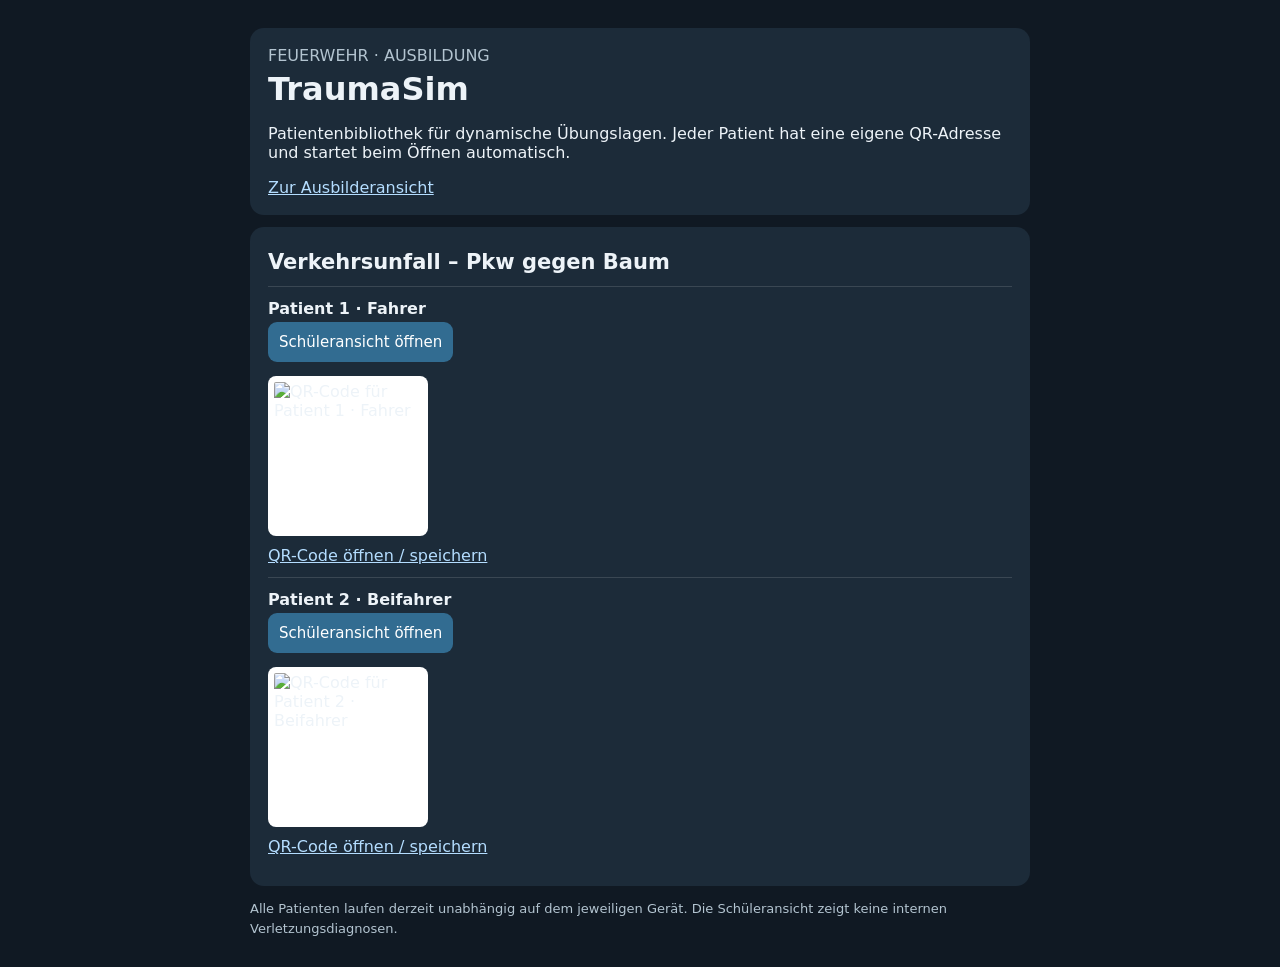
==== index.html @ 131441cd "Replace single patient page with multi-patient QR library" ====
<!doctype html><html lang="de"><head><meta charset="utf-8"><meta name="viewport" content="width=device-width,initial-scale=1"><title>TraumaSim · Patientenbibliothek</title><link rel="stylesheet" href="style.css"></head><body><main><div class="panel"><div class="muted">FEUERWEHR · AUSBILDUNG</div><h1>TraumaSim</h1><p>Patientenbibliothek für dynamische Übungslagen. Jeder Patient hat eine eigene QR-Adresse und startet beim Öffnen automatisch.</p><a href="trainer.html">Zur Ausbilderansicht</a></div><div id="cases"></div><p class="muted small">Alle Patienten laufen derzeit unabhängig auf dem jeweiligen Gerät. Die Schüleransicht zeigt keine internen Verletzungsdiagnosen.</p></main><script src="patients.js"></script><script>
const root=document.getElementById('cases');for(const scenario of window.TRAUMA_CASES){const box=document.createElement('section');box.className='panel';const h=document.createElement('h2');h.textContent=scenario.title;box.appendChild(h);for(const p of scenario.patients){const wrap=document.createElement('div');wrap.style='padding:12px 0;border-top:1px solid #ffffff22';const title=document.createElement('strong');title.textContent=p.name;wrap.appendChild(title);const link=document.createElement('a');link.className='action';link.textContent='Schüleransicht öffnen';link.href='patient.html?case='+encodeURIComponent(scenario.id)+'&patient='+encodeURIComponent(p.id);wrap.appendChild(document.createElement('br'));wrap.appendChild(link);const full=new URL(link.href,location.href).href;const img=document.createElement('img');img.alt='QR-Code für '+p.name;img.width=160;img.height=160;img.style='display:block;margin:10px 0;background:white;padding:6px;border-radius:8px';img.src='https://api.qrserver.com/v1/create-qr-code/?size=240x240&data='+encodeURIComponent(full);wrap.appendChild(img);const q=document.createElement('a');q.href=img.src;q.target='_blank';q.rel='noopener';q.textContent='QR-Code öffnen / speichern';wrap.appendChild(q);box.appendChild(wrap)}root.appendChild(box)}
</script></body></html>
---- style.css ----
:root{color-scheme:dark}*{box-sizing:border-box}body{margin:0;padding:16px;background:#101923;color:#edf3f8;font:16px system-ui,sans-serif}main{max-width:780px;margin:auto}.panel{background:#1c2b39;border-radius:14px;padding:18px;margin:12px 0}.muted{color:#b3c4d0}.small{font-size:13px;line-height:1.5}h1{margin:5px 0 12px}h2{margin:5px 0 12px;font-size:21px}.grid{display:grid;grid-template-columns:repeat(2,minmax(0,1fr));gap:10px}.metric{background:#101d29;border-radius:10px;padding:13px}.metric strong{display:block;font-size:28px;margin:5px 0}.triage{border:2px solid #e6ad45;border-radius:12px;padding:15px}.triage.yellow{border-color:#f2bd4d;background:#40351a}.triage.red{border-color:#f47777;background:#451e26}.triage.green{border-color:#67c99c;background:#183b2c}.triage strong{font-size:24px;display:block}.condition{margin-top:12px;padding-top:10px;border-top:1px solid #ffffff44;font-weight:600}button,select,a.action{display:inline-block;background:#326c91;color:white;border:0;border-radius:9px;padding:11px;margin:4px 4px 4px 0;font-size:15px;text-decoration:none}button:disabled{opacity:.5}label{display:block;margin:14px 0}input[type=range]{width:100%}.clock{font-size:32px;font-variant-numeric:tabular-nums}blockquote{border-left:3px solid #69b7e4;margin:12px 0;padding:10px 14px;background:#122330}details summary{cursor:pointer;font-weight:700}a{color:#b4ddff}.hidden{display:none!important}.warning{color:#ffcd83}
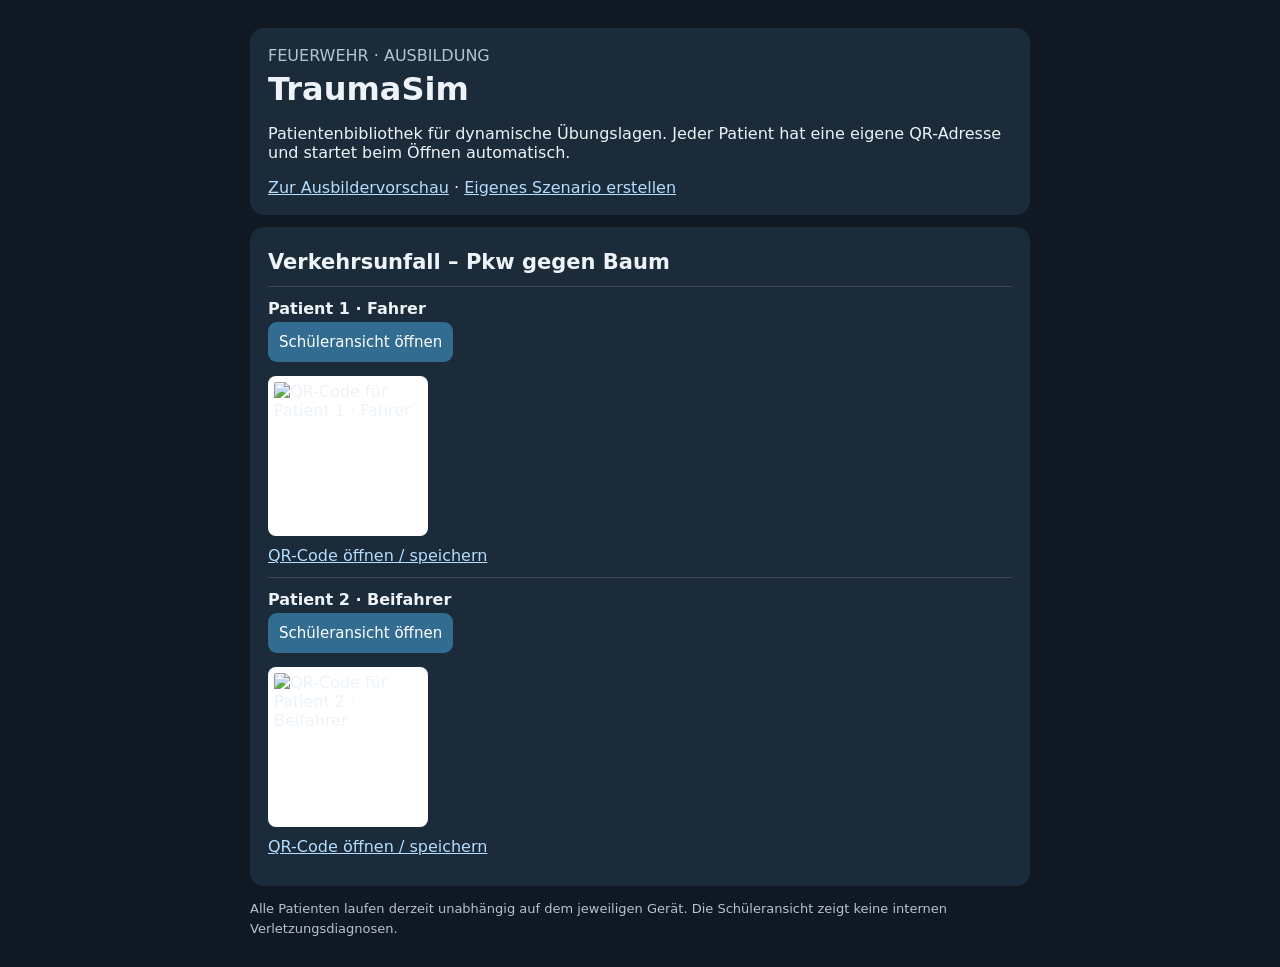
==== commit 72932330: "Link new scenario editor from patient library" ====
--- a/index.html
+++ b/index.html
@@ -1,3 +1,3 @@
-<!doctype html><html lang="de"><head><meta charset="utf-8"><meta name="viewport" content="width=device-width,initial-scale=1"><title>TraumaSim · Patientenbibliothek</title><link rel="stylesheet" href="style.css"></head><body><main><div class="panel"><div class="muted">FEUERWEHR · AUSBILDUNG</div><h1>TraumaSim</h1><p>Patientenbibliothek für dynamische Übungslagen. Jeder Patient hat eine eigene QR-Adresse und startet beim Öffnen automatisch.</p><a href="trainer.html">Zur Ausbilderansicht</a></div><div id="cases"></div><p class="muted small">Alle Patienten laufen derzeit unabhängig auf dem jeweiligen Gerät. Die Schüleransicht zeigt keine internen Verletzungsdiagnosen.</p></main><script src="patients.js"></script><script>
+<!doctype html><html lang="de"><head><meta charset="utf-8"><meta name="viewport" content="width=device-width,initial-scale=1"><title>TraumaSim · Patientenbibliothek</title><link rel="stylesheet" href="style.css"></head><body><main><div class="panel"><div class="muted">FEUERWEHR · AUSBILDUNG</div><h1>TraumaSim</h1><p>Patientenbibliothek für dynamische Übungslagen. Jeder Patient hat eine eigene QR-Adresse und startet beim Öffnen automatisch.</p><a href="trainer.html">Zur Ausbildervorschau</a> · <a href="editor.html">Eigenes Szenario erstellen</a></div><div id="cases"></div><p class="muted small">Alle Patienten laufen derzeit unabhängig auf dem jeweiligen Gerät. Die Schüleransicht zeigt keine internen Verletzungsdiagnosen.</p></main><script src="patients.js"></script><script>
 const root=document.getElementById('cases');for(const scenario of window.TRAUMA_CASES){const box=document.createElement('section');box.className='panel';const h=document.createElement('h2');h.textContent=scenario.title;box.appendChild(h);for(const p of scenario.patients){const wrap=document.createElement('div');wrap.style='padding:12px 0;border-top:1px solid #ffffff22';const title=document.createElement('strong');title.textContent=p.name;wrap.appendChild(title);const link=document.createElement('a');link.className='action';link.textContent='Schüleransicht öffnen';link.href='patient.html?case='+encodeURIComponent(scenario.id)+'&patient='+encodeURIComponent(p.id);wrap.appendChild(document.createElement('br'));wrap.appendChild(link);const full=new URL(link.href,location.href).href;const img=document.createElement('img');img.alt='QR-Code für '+p.name;img.width=160;img.height=160;img.style='display:block;margin:10px 0;background:white;padding:6px;border-radius:8px';img.src='https://api.qrserver.com/v1/create-qr-code/?size=240x240&data='+encodeURIComponent(full);wrap.appendChild(img);const q=document.createElement('a');q.href=img.src;q.target='_blank';q.rel='noopener';q.textContent='QR-Code öffnen / speichern';wrap.appendChild(q);box.appendChild(wrap)}root.appendChild(box)}
 </script></body></html>
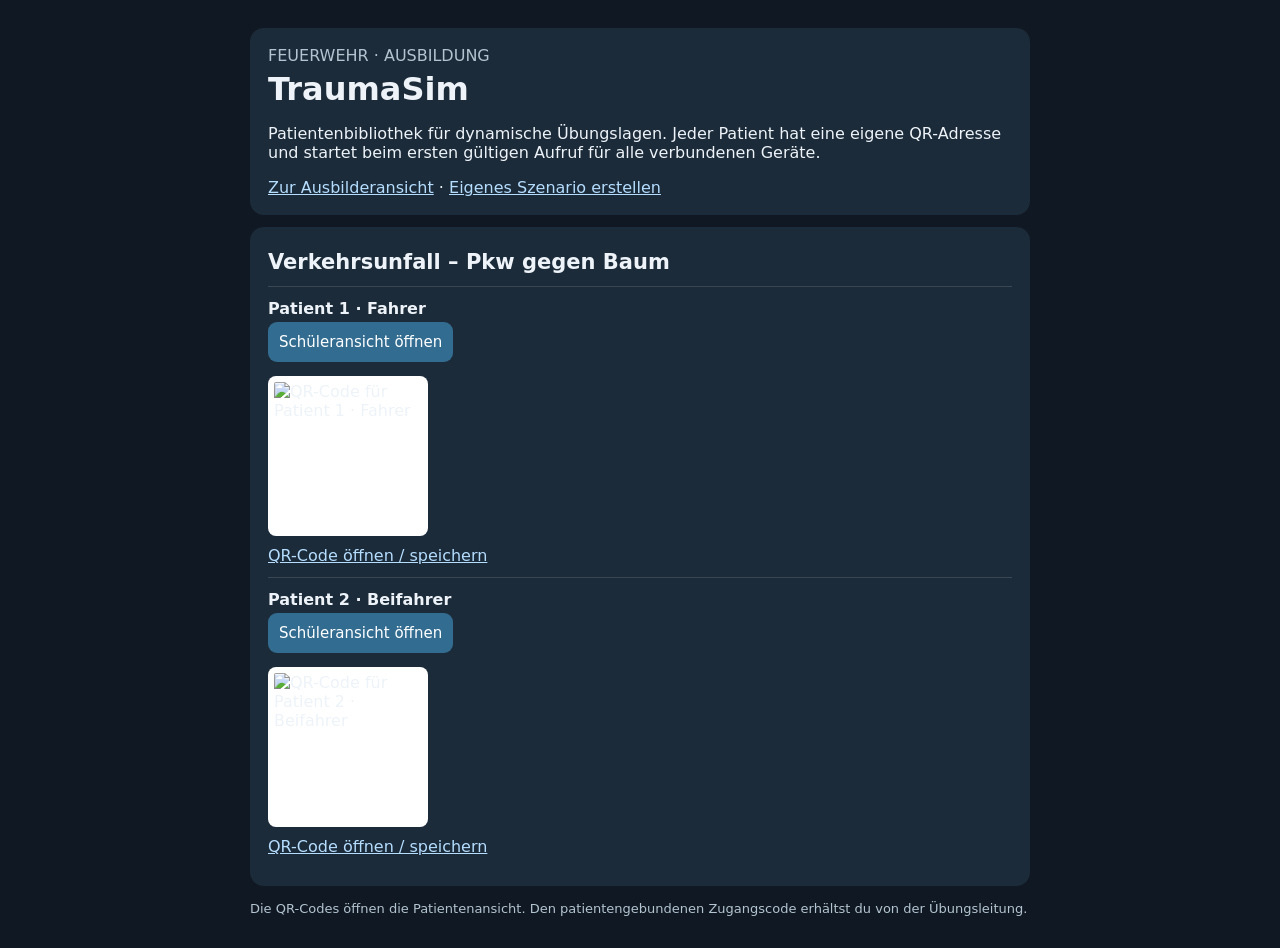
==== commit d641d1cf: "Synchronize TraumaSim exercises with Supabase" ====
--- a/index.html
+++ b/index.html
@@ -1,3 +1,3 @@
-<!doctype html><html lang="de"><head><meta charset="utf-8"><meta name="viewport" content="width=device-width,initial-scale=1"><title>TraumaSim · Patientenbibliothek</title><link rel="stylesheet" href="style.css"></head><body><main><div class="panel"><div class="muted">FEUERWEHR · AUSBILDUNG</div><h1>TraumaSim</h1><p>Patientenbibliothek für dynamische Übungslagen. Jeder Patient hat eine eigene QR-Adresse und startet beim Öffnen automatisch.</p><a href="trainer.html">Zur Ausbildervorschau</a> · <a href="editor.html">Eigenes Szenario erstellen</a></div><div id="cases"></div><p class="muted small">Alle Patienten laufen derzeit unabhängig auf dem jeweiligen Gerät. Die Schüleransicht zeigt keine internen Verletzungsdiagnosen.</p></main><script src="patients.js"></script><script>
+<!doctype html><html lang="de"><head><meta charset="utf-8"><meta name="viewport" content="width=device-width,initial-scale=1"><title>TraumaSim · Patientenbibliothek</title><link rel="stylesheet" href="style.css"></head><body><main><div class="panel"><div class="muted">FEUERWEHR · AUSBILDUNG</div><h1>TraumaSim</h1><p>Patientenbibliothek für dynamische Übungslagen. Jeder Patient hat eine eigene QR-Adresse und startet beim ersten gültigen Aufruf für alle verbundenen Geräte.</p><a href="trainer.html">Zur Ausbilderansicht</a> · <a href="editor.html">Eigenes Szenario erstellen</a></div><div id="cases"></div><p class="muted small">Die QR-Codes öffnen die Patientenansicht. Den patientengebundenen Zugangscode erhältst du von der Übungsleitung.</p></main><script src="patients.js"></script><script>
 const root=document.getElementById('cases');for(const scenario of window.TRAUMA_CASES){const box=document.createElement('section');box.className='panel';const h=document.createElement('h2');h.textContent=scenario.title;box.appendChild(h);for(const p of scenario.patients){const wrap=document.createElement('div');wrap.style='padding:12px 0;border-top:1px solid #ffffff22';const title=document.createElement('strong');title.textContent=p.name;wrap.appendChild(title);const link=document.createElement('a');link.className='action';link.textContent='Schüleransicht öffnen';link.href='patient.html?case='+encodeURIComponent(scenario.id)+'&patient='+encodeURIComponent(p.id);wrap.appendChild(document.createElement('br'));wrap.appendChild(link);const full=new URL(link.href,location.href).href;const img=document.createElement('img');img.alt='QR-Code für '+p.name;img.width=160;img.height=160;img.style='display:block;margin:10px 0;background:white;padding:6px;border-radius:8px';img.src='https://api.qrserver.com/v1/create-qr-code/?size=240x240&data='+encodeURIComponent(full);wrap.appendChild(img);const q=document.createElement('a');q.href=img.src;q.target='_blank';q.rel='noopener';q.textContent='QR-Code öffnen / speichern';wrap.appendChild(q);box.appendChild(wrap)}root.appendChild(box)}
-</script></body></html>+</script></body></html>
--- a/style.css
+++ b/style.css
@@ -1 +1,10 @@
-:root{color-scheme:dark}*{box-sizing:border-box}body{margin:0;padding:16px;background:#101923;color:#edf3f8;font:16px system-ui,sans-serif}main{max-width:780px;margin:auto}.panel{background:#1c2b39;border-radius:14px;padding:18px;margin:12px 0}.muted{color:#b3c4d0}.small{font-size:13px;line-height:1.5}h1{margin:5px 0 12px}h2{margin:5px 0 12px;font-size:21px}.grid{display:grid;grid-template-columns:repeat(2,minmax(0,1fr));gap:10px}.metric{background:#101d29;border-radius:10px;padding:13px}.metric strong{display:block;font-size:28px;margin:5px 0}.triage{border:2px solid #e6ad45;border-radius:12px;padding:15px}.triage.yellow{border-color:#f2bd4d;background:#40351a}.triage.red{border-color:#f47777;background:#451e26}.triage.green{border-color:#67c99c;background:#183b2c}.triage strong{font-size:24px;display:block}.condition{margin-top:12px;padding-top:10px;border-top:1px solid #ffffff44;font-weight:600}button,select,a.action{display:inline-block;background:#326c91;color:white;border:0;border-radius:9px;padding:11px;margin:4px 4px 4px 0;font-size:15px;text-decoration:none}button:disabled{opacity:.5}label{display:block;margin:14px 0}input[type=range]{width:100%}.clock{font-size:32px;font-variant-numeric:tabular-nums}blockquote{border-left:3px solid #69b7e4;margin:12px 0;padding:10px 14px;background:#122330}details summary{cursor:pointer;font-weight:700}a{color:#b4ddff}.hidden{display:none!important}.warning{color:#ffcd83}+:root{color-scheme:dark}*{box-sizing:border-box}body{margin:0;padding:16px;background:#101923;color:#edf3f8;font:16px system-ui,sans-serif}main{max-width:780px;margin:auto}.panel{background:#1c2b39;border-radius:14px;padding:18px;margin:12px 0}.muted{color:#b3c4d0}.small{font-size:13px;line-height:1.5}h1{margin:5px 0 12px}h2{margin:5px 0 12px;font-size:21px}.grid{display:grid;grid-template-columns:repeat(2,minmax(0,1fr));gap:10px}.metric{background:#101d29;border-radius:10px;padding:13px}.metric strong{display:block;font-size:28px;margin:5px 0}.triage{border:2px solid #e6ad45;border-radius:12px;padding:15px}.triage.yellow{border-color:#f2bd4d;background:#40351a}.triage.red{border-color:#f47777;background:#451e26}.triage.green{border-color:#67c99c;background:#183b2c}.triage strong{font-size:24px;display:block}.condition{margin-top:12px;padding-top:10px;border-top:1px solid #ffffff44;font-weight:600}button,select,a.action{display:inline-block;background:#326c91;color:white;border:0;border-radius:9px;padding:11px;margin:4px 4px 4px 0;font-size:15px;text-decoration:none}button:disabled{opacity:.5}label{display:block;margin:14px 0}input[type=range]{width:100%}.clock{font-size:32px;font-variant-numeric:tabular-nums}blockquote{border-left:3px solid #69b7e4;margin:12px 0;padding:10px 14px;background:#122330}details summary{cursor:pointer;font-weight:700}a{color:#b4ddff}.hidden{display:none!important}.warning{color:#ffcd83}
+.monitor{background:#05090d;color:#eef4fa;border:2px solid #344657;border-radius:10px;padding:10px;font-variant-numeric:tabular-nums;box-shadow:inset 0 0 0 1px #000}.monitor-head{display:flex;justify-content:space-between;gap:10px;font-size:10px;color:#aab7c4;border-bottom:1px solid #34404a;padding:3px 3px 8px}.monitor-layout{display:grid;grid-template-columns:minmax(0,1fr) 100px;gap:6px}.monitor-traces{min-width:0}.trace{height:91px;border-bottom:1px solid #26333c;position:relative;overflow:hidden}.trace-label{position:absolute;left:6px;top:5px;font-size:12px;z-index:1;background:#05090dcc;padding:2px 4px}.trace-svg{width:100%;height:100%;display:block}.gridline{stroke:#26333c;stroke-width:.6;fill:none;stroke-dasharray:2 8}.wave{fill:none;stroke-width:2.5;stroke-linecap:round;stroke-linejoin:round}.ecg,.ecg-stroke{color:#4cff75;stroke:#4cff75}.spo,.spo-stroke{color:#40d7ff;stroke:#40d7ff}.resp,.resp-stroke{color:#ffe06c;stroke:#ffe06c}.monitor-numbers{display:grid;grid-template-rows:repeat(3,91px)}.monitor-value{border-left:1px solid #34404a;border-bottom:1px solid #26333c;padding:8px 5px}.monitor-value span{display:block;font-size:12px}.monitor-value strong{display:block;font-size:38px;line-height:1.25;letter-spacing:-1px}.monitor-value small{font-size:10px}.monitor-footer{display:flex;justify-content:space-between;gap:12px;padding:10px 5px 3px}.monitor-footer span{font-size:12px;color:#e2e9ee;display:block}.monitor-footer strong{font-size:30px}.monitor-bp strong{color:#fff}.monitor-gcs strong{color:#ffca85}.monitor-gcs small{font-size:12px}@media(min-width:600px){.monitor-layout{grid-template-columns:minmax(0,1fr) 150px}.monitor-value strong{font-size:48px}.trace,.monitor-numbers{height:auto}.trace{height:100px}.monitor-numbers{grid-template-rows:repeat(3,100px)}}
+
+[hidden] { display: none !important; }
+button:disabled { opacity: .55; cursor: default; }
+#accessCode, #patientLink, #patientCode, #email, #password, #exerciseTitle {
+  width: 100%;
+  max-width: 42rem;
+  padding: .65rem;
+}
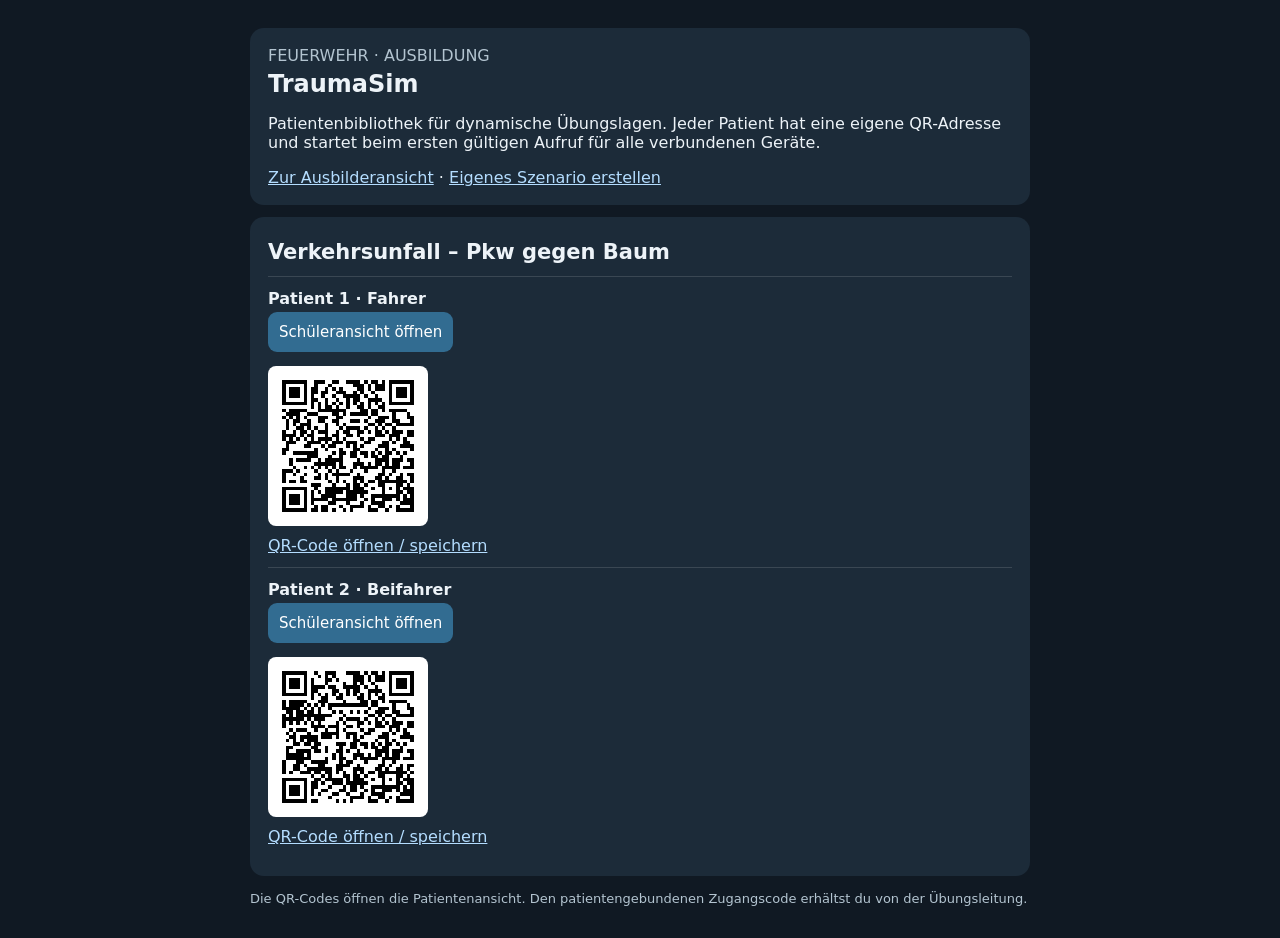
==== commit e744a419: "Serve existing patient QR codes without third-party requests" ====
--- a/index.html
+++ b/index.html
@@ -1,3 +1,60 @@
-<!doctype html><html lang="de"><head><meta charset="utf-8"><meta name="viewport" content="width=device-width,initial-scale=1"><title>TraumaSim · Patientenbibliothek</title><link rel="stylesheet" href="style.css"></head><body><main><div class="panel"><div class="muted">FEUERWEHR · AUSBILDUNG</div><h1>TraumaSim</h1><p>Patientenbibliothek für dynamische Übungslagen. Jeder Patient hat eine eigene QR-Adresse und startet beim ersten gültigen Aufruf für alle verbundenen Geräte.</p><a href="trainer.html">Zur Ausbilderansicht</a> · <a href="editor.html">Eigenes Szenario erstellen</a></div><div id="cases"></div><p class="muted small">Die QR-Codes öffnen die Patientenansicht. Den patientengebundenen Zugangscode erhältst du von der Übungsleitung.</p></main><script src="patients.js"></script><script>
-const root=document.getElementById('cases');for(const scenario of window.TRAUMA_CASES){const box=document.createElement('section');box.className='panel';const h=document.createElement('h2');h.textContent=scenario.title;box.appendChild(h);for(const p of scenario.patients){const wrap=document.createElement('div');wrap.style='padding:12px 0;border-top:1px solid #ffffff22';const title=document.createElement('strong');title.textContent=p.name;wrap.appendChild(title);const link=document.createElement('a');link.className='action';link.textContent='Schüleransicht öffnen';link.href='patient.html?case='+encodeURIComponent(scenario.id)+'&patient='+encodeURIComponent(p.id);wrap.appendChild(document.createElement('br'));wrap.appendChild(link);const full=new URL(link.href,location.href).href;const img=document.createElement('img');img.alt='QR-Code für '+p.name;img.width=160;img.height=160;img.style='display:block;margin:10px 0;background:white;padding:6px;border-radius:8px';img.src='https://api.qrserver.com/v1/create-qr-code/?size=240x240&data='+encodeURIComponent(full);wrap.appendChild(img);const q=document.createElement('a');q.href=img.src;q.target='_blank';q.rel='noopener';q.textContent='QR-Code öffnen / speichern';wrap.appendChild(q);box.appendChild(wrap)}root.appendChild(box)}
-</script></body></html>
+<!doctype html>
+<html lang="de">
+<head>
+  <meta charset="utf-8">
+  <meta name="viewport" content="width=device-width,initial-scale=1">
+  <meta name="referrer" content="no-referrer">
+  <meta http-equiv="Content-Security-Policy" content="img-src 'self'; connect-src 'none'; base-uri 'none'">
+  <title>TraumaSim · Patientenbibliothek</title>
+  <link rel="stylesheet" href="style.css">
+</head>
+<body><main>
+  <section class="panel">
+    <div class="muted">FEUERWEHR · AUSBILDUNG</div>
+    <h1>TraumaSim</h1>
+    <p>Patientenbibliothek für dynamische Übungslagen. Jeder Patient hat eine eigene QR-Adresse und startet beim ersten gültigen Aufruf für alle verbundenen Geräte.</p>
+    <a href="trainer.html">Zur Ausbilderansicht</a> · <a href="editor.html">Eigenes Szenario erstellen</a>
+  </section>
+  <div id="cases"></div>
+  <p class="muted small">Die QR-Codes öffnen die Patientenansicht. Den patientengebundenen Zugangscode erhältst du von der Übungsleitung.</p>
+</main>
+<script src="patients.js"></script>
+<script>
+const root = document.getElementById('cases');
+for (const scenario of window.TRAUMA_CASES) {
+  const box = document.createElement('section');
+  box.className = 'panel';
+  const heading = document.createElement('h2');
+  heading.textContent = scenario.title;
+  box.append(heading);
+
+  for (const patient of scenario.patients) {
+    const item = document.createElement('div');
+    item.className = 'patient-entry';
+    const name = document.createElement('strong');
+    name.textContent = patient.name;
+    const link = document.createElement('a');
+    link.className = 'action';
+    link.textContent = 'Schüleransicht öffnen';
+    link.href = 'patient.html?' + new URLSearchParams({ case: scenario.id, patient: patient.id });
+
+    const qrPath = 'qr/' + encodeURIComponent(scenario.id + '-' + patient.id) + '.svg';
+    const image = document.createElement('img');
+    image.className = 'patient-qr';
+    image.alt = 'QR-Code für ' + patient.name;
+    image.width = 160;
+    image.height = 160;
+    image.src = qrPath;
+    const qr = document.createElement('a');
+    qr.href = qrPath;
+    qr.target = '_blank';
+    qr.rel = 'noopener';
+    qr.textContent = 'QR-Code öffnen / speichern';
+    item.append(name, document.createElement('br'), link, image, qr);
+    box.append(item);
+  }
+  root.append(box);
+}
+</script>
+</body>
+</html>
--- a/style.css
+++ b/style.css
@@ -8,3 +8,5 @@
   max-width: 42rem;
   padding: .65rem;
 }
+.patient-entry { padding: 12px 0; border-top: 1px solid #ffffff22; }
+.patient-qr { display: block; margin: 10px 0; border-radius: 8px; }
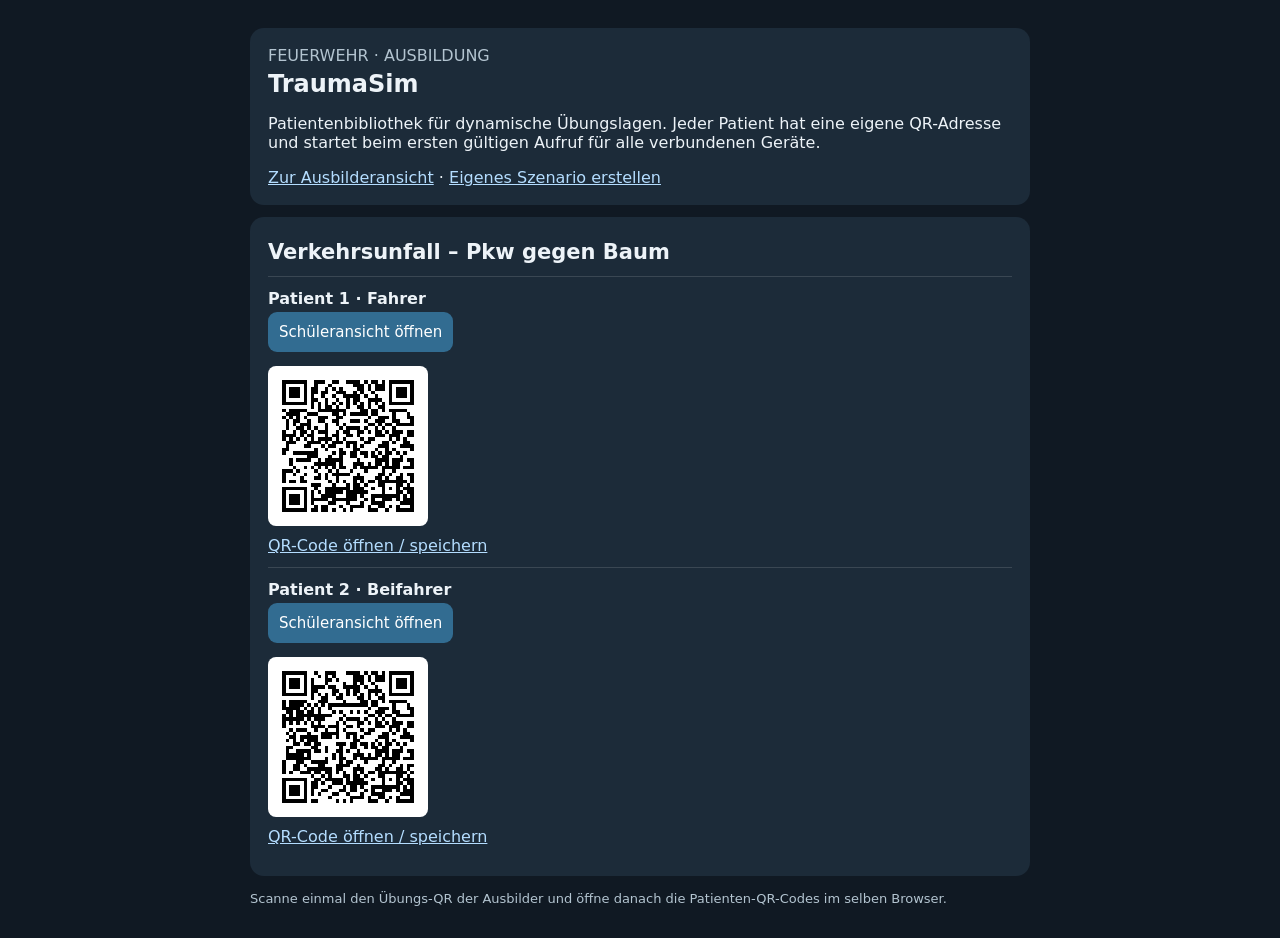
==== commit 52f560d5: "Join TraumaSim exercises once with a shared QR code" ====
--- a/index.html
+++ b/index.html
@@ -16,7 +16,7 @@
     <a href="trainer.html">Zur Ausbilderansicht</a> · <a href="editor.html">Eigenes Szenario erstellen</a>
   </section>
   <div id="cases"></div>
-  <p class="muted small">Die QR-Codes öffnen die Patientenansicht. Den patientengebundenen Zugangscode erhältst du von der Übungsleitung.</p>
+  <p class="muted small">Scanne einmal den Übungs-QR der Ausbilder und öffne danach die Patienten-QR-Codes im selben Browser.</p>
 </main>
 <script src="patients.js"></script>
 <script>
--- a/style.css
+++ b/style.css
@@ -3,10 +3,12 @@
 
 [hidden] { display: none !important; }
 button:disabled { opacity: .55; cursor: default; }
-#accessCode, #patientLink, #patientCode, #email, #password, #exerciseTitle {
+#joinLink, #patientLink, #email, #password, #exerciseTitle {
   width: 100%;
   max-width: 42rem;
   padding: .65rem;
 }
 .patient-entry { padding: 12px 0; border-top: 1px solid #ffffff22; }
 .patient-qr { display: block; margin: 10px 0; border-radius: 8px; }
+.exercise-qr { width: min(100%, 21rem); margin: 16px 0; }
+.exercise-qr svg { display: block; width: 100%; height: auto; background: white; }
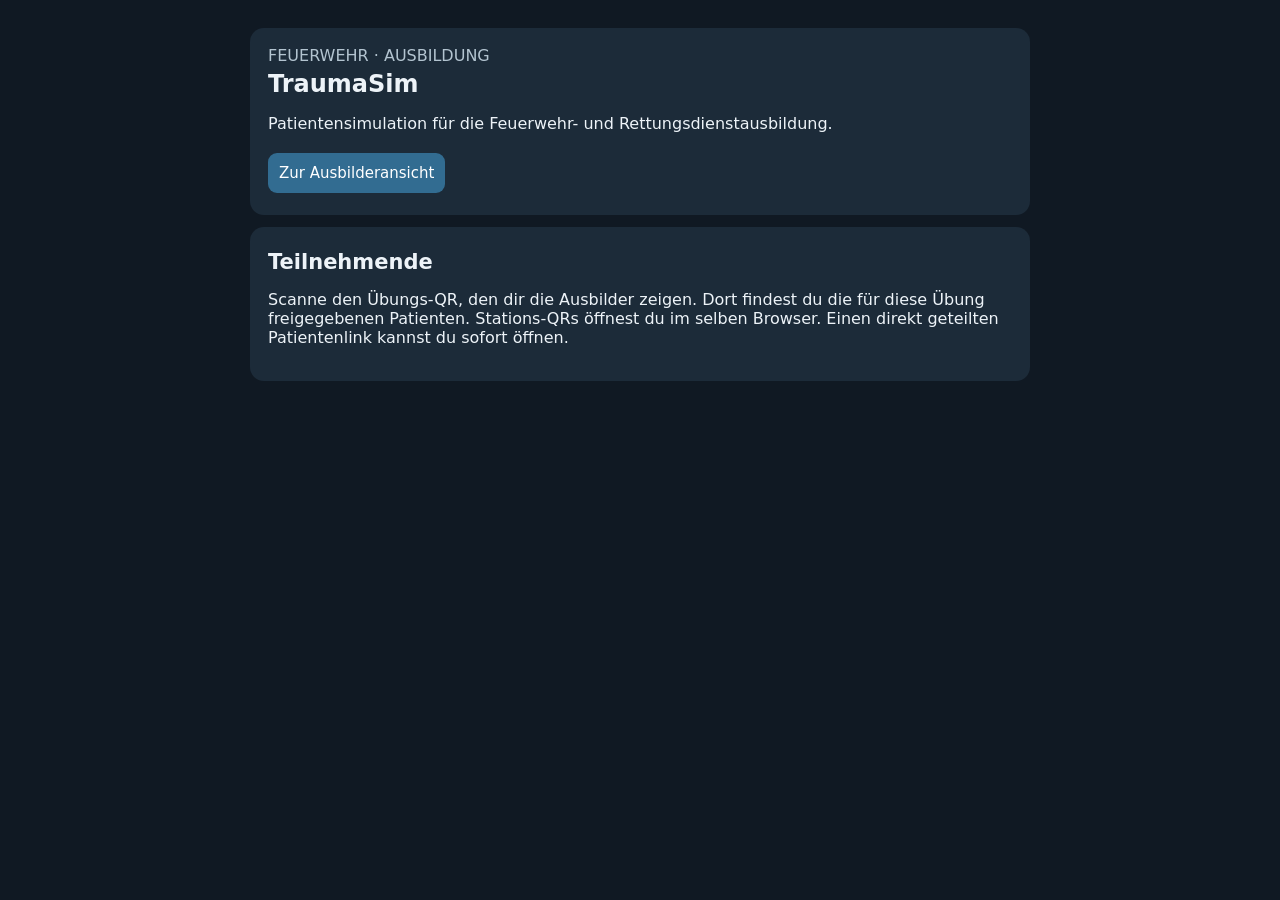
==== commit 14f2e25f: "Consolidate patient lists around the selected exercise" ====
--- a/index.html
+++ b/index.html
@@ -4,57 +4,22 @@
   <meta charset="utf-8">
   <meta name="viewport" content="width=device-width,initial-scale=1">
   <meta name="referrer" content="no-referrer">
-  <meta http-equiv="Content-Security-Policy" content="img-src 'self'; connect-src 'none'; base-uri 'none'">
-  <title>TraumaSim · Patientenbibliothek</title>
+  <meta http-equiv="Content-Security-Policy" content="default-src 'self'; connect-src 'none'; base-uri 'none'">
+  <title>TraumaSim</title>
   <link rel="stylesheet" href="style.css">
 </head>
 <body><main>
   <section class="panel">
     <div class="muted">FEUERWEHR · AUSBILDUNG</div>
     <h1>TraumaSim</h1>
-    <p>Patientenbibliothek für dynamische Übungslagen. Jeder Patient hat eine eigene QR-Adresse und startet beim ersten gültigen Aufruf für alle verbundenen Geräte.</p>
-    <a href="trainer.html">Zur Ausbilderansicht</a> · <a href="editor.html">Eigenes Szenario erstellen</a>
+    <p>Patientensimulation für die Feuerwehr- und Rettungsdienstausbildung.</p>
+    <a class="action" href="trainer.html">Zur Ausbilderansicht</a>
   </section>
-  <div id="cases"></div>
-  <p class="muted small">Scanne einmal den Übungs-QR der Ausbilder und öffne danach die Patienten-QR-Codes im selben Browser.</p>
-</main>
-<script src="patients.js"></script>
-<script>
-const root = document.getElementById('cases');
-for (const scenario of window.TRAUMA_CASES) {
-  const box = document.createElement('section');
-  box.className = 'panel';
-  const heading = document.createElement('h2');
-  heading.textContent = scenario.title;
-  box.append(heading);
-
-  for (const patient of scenario.patients) {
-    const item = document.createElement('div');
-    item.className = 'patient-entry';
-    const name = document.createElement('strong');
-    name.textContent = patient.name;
-    const link = document.createElement('a');
-    link.className = 'action';
-    link.textContent = 'Schüleransicht öffnen';
-    link.href = 'patient.html?' + new URLSearchParams({ case: scenario.id, patient: patient.id });
-
-    const qrPath = 'qr/' + encodeURIComponent(scenario.id + '-' + patient.id) + '.svg';
-    const image = document.createElement('img');
-    image.className = 'patient-qr';
-    image.alt = 'QR-Code für ' + patient.name;
-    image.width = 160;
-    image.height = 160;
-    image.src = qrPath;
-    const qr = document.createElement('a');
-    qr.href = qrPath;
-    qr.target = '_blank';
-    qr.rel = 'noopener';
-    qr.textContent = 'QR-Code öffnen / speichern';
-    item.append(name, document.createElement('br'), link, image, qr);
-    box.append(item);
-  }
-  root.append(box);
-}
-</script>
-</body>
+  <section class="panel">
+    <h2>Teilnehmende</h2>
+    <p>Scanne den Übungs-QR, den dir die Ausbilder zeigen. Dort findest du die
+      für diese Übung freigegebenen Patienten. Stations-QRs öffnest du im selben
+      Browser. Einen direkt geteilten Patientenlink kannst du sofort öffnen.</p>
+  </section>
+</main></body>
 </html>
--- a/style.css
+++ b/style.css
@@ -1,5 +1,7 @@
 :root{color-scheme:dark}*{box-sizing:border-box}body{margin:0;padding:16px;background:#101923;color:#edf3f8;font:16px system-ui,sans-serif}main{max-width:780px;margin:auto}.panel{background:#1c2b39;border-radius:14px;padding:18px;margin:12px 0}.muted{color:#b3c4d0}.small{font-size:13px;line-height:1.5}h1{margin:5px 0 12px}h2{margin:5px 0 12px;font-size:21px}.grid{display:grid;grid-template-columns:repeat(2,minmax(0,1fr));gap:10px}.metric{background:#101d29;border-radius:10px;padding:13px}.metric strong{display:block;font-size:28px;margin:5px 0}.triage{border:2px solid #e6ad45;border-radius:12px;padding:15px}.triage.yellow{border-color:#f2bd4d;background:#40351a}.triage.red{border-color:#f47777;background:#451e26}.triage.green{border-color:#67c99c;background:#183b2c}.triage strong{font-size:24px;display:block}.condition{margin-top:12px;padding-top:10px;border-top:1px solid #ffffff44;font-weight:600}button,select,a.action{display:inline-block;background:#326c91;color:white;border:0;border-radius:9px;padding:11px;margin:4px 4px 4px 0;font-size:15px;text-decoration:none}button:disabled{opacity:.5}label{display:block;margin:14px 0}input[type=range]{width:100%}.clock{font-size:32px;font-variant-numeric:tabular-nums}blockquote{border-left:3px solid #69b7e4;margin:12px 0;padding:10px 14px;background:#122330}details summary{cursor:pointer;font-weight:700}a{color:#b4ddff}.hidden{display:none!important}.warning{color:#ffcd83}
-.monitor{background:#05090d;color:#eef4fa;border:2px solid #344657;border-radius:10px;padding:10px;font-variant-numeric:tabular-nums;box-shadow:inset 0 0 0 1px #000}.monitor-head{display:flex;justify-content:space-between;gap:10px;font-size:10px;color:#aab7c4;border-bottom:1px solid #34404a;padding:3px 3px 8px}.monitor-layout{display:grid;grid-template-columns:minmax(0,1fr) 100px;gap:6px}.monitor-traces{min-width:0}.trace{height:91px;border-bottom:1px solid #26333c;position:relative;overflow:hidden}.trace-label{position:absolute;left:6px;top:5px;font-size:12px;z-index:1;background:#05090dcc;padding:2px 4px}.trace-svg{width:100%;height:100%;display:block}.gridline{stroke:#26333c;stroke-width:.6;fill:none;stroke-dasharray:2 8}.wave{fill:none;stroke-width:2.5;stroke-linecap:round;stroke-linejoin:round}.ecg,.ecg-stroke{color:#4cff75;stroke:#4cff75}.spo,.spo-stroke{color:#40d7ff;stroke:#40d7ff}.resp,.resp-stroke{color:#ffe06c;stroke:#ffe06c}.monitor-numbers{display:grid;grid-template-rows:repeat(3,91px)}.monitor-value{border-left:1px solid #34404a;border-bottom:1px solid #26333c;padding:8px 5px}.monitor-value span{display:block;font-size:12px}.monitor-value strong{display:block;font-size:38px;line-height:1.25;letter-spacing:-1px}.monitor-value small{font-size:10px}.monitor-footer{display:flex;justify-content:space-between;gap:12px;padding:10px 5px 3px}.monitor-footer span{font-size:12px;color:#e2e9ee;display:block}.monitor-footer strong{font-size:30px}.monitor-bp strong{color:#fff}.monitor-gcs strong{color:#ffca85}.monitor-gcs small{font-size:12px}@media(min-width:600px){.monitor-layout{grid-template-columns:minmax(0,1fr) 150px}.monitor-value strong{font-size:48px}.trace,.monitor-numbers{height:auto}.trace{height:100px}.monitor-numbers{grid-template-rows:repeat(3,100px)}}
+.monitor{background:#05090d;color:#eef4fa;border:2px solid #344657;border-radius:10px;padding:10px;font-variant-numeric:tabular-nums;box-shadow:inset 0 0 0 1px #000}.monitor-head{display:flex;flex-wrap:wrap;align-items:center;justify-content:space-between;gap:6px 10px;font-size:10px;color:#aab7c4;border-bottom:1px solid #34404a;padding:3px 3px 8px}
+.monitor-timer{white-space:nowrap}
+.monitor-timer strong{margin-left:4px;font-size:14px;color:#eef4fa}.monitor-layout{display:grid;grid-template-columns:minmax(0,1fr) 100px;gap:6px}.monitor-traces{min-width:0}.trace{height:91px;border-bottom:1px solid #26333c;position:relative;overflow:hidden}.trace-label{position:absolute;left:6px;top:5px;font-size:12px;z-index:1;background:#05090dcc;padding:2px 4px}.trace-clock{position:absolute;right:6px;top:5px;z-index:1;padding:2px 4px;background:#05090dcc;color:#b3c4d0;font-size:12px}.trace-svg{width:100%;height:100%;display:block}.gridline{stroke:#26333c;stroke-width:.6;fill:none;stroke-dasharray:2 8}.wave{fill:none;stroke-width:2.5;stroke-linecap:round;stroke-linejoin:round}.ecg,.ecg-stroke{color:#4cff75;stroke:#4cff75}.spo,.spo-stroke{color:#40d7ff;stroke:#40d7ff}.resp,.resp-stroke{color:#ffe06c;stroke:#ffe06c}.monitor-numbers{display:grid;grid-template-rows:repeat(3,91px)}.monitor-value{border-left:1px solid #34404a;border-bottom:1px solid #26333c;padding:8px 5px}.monitor-value span{display:block;font-size:12px}.monitor-value strong{display:block;font-size:38px;line-height:1.25;letter-spacing:-1px}.monitor-value small{font-size:10px}.monitor-footer{display:flex;justify-content:space-between;gap:12px;padding:10px 5px 3px}.monitor-footer span{font-size:12px;color:#e2e9ee;display:block}.monitor-footer strong{font-size:30px}.monitor-bp strong{color:#fff}.monitor-gcs strong{color:#ffca85}.monitor-gcs small{font-size:12px}@media(min-width:600px){.monitor-layout{grid-template-columns:minmax(0,1fr) 150px}.monitor-value strong{font-size:48px}.trace,.monitor-numbers{height:auto}.trace{height:100px}.monitor-numbers{grid-template-rows:repeat(3,100px)}}
 
 [hidden] { display: none !important; }
 button:disabled { opacity: .55; cursor: default; }
@@ -12,3 +14,38 @@
 .patient-qr { display: block; margin: 10px 0; border-radius: 8px; }
 .exercise-qr { width: min(100%, 21rem); margin: 16px 0; }
 .exercise-qr svg { display: block; width: 100%; height: auto; background: white; }
+
+.patient-overview { list-style: none; padding: 0; }
+.trainer-views { display: flex; flex-wrap: wrap; gap: .5rem; margin-top: .75rem; }
+.trainer-views button { margin: 0; }
+.trainer-views button,
+.patient-overview button { border: 1px solid transparent; }
+#exercise, #choose, .car-seat select { max-width: 100%; }
+.trainer-views button[aria-pressed="true"],
+.patient-overview button[aria-pressed="true"] { background: #29465e; border-color: #a4cced; }
+.patient-overview button {
+  display: grid;
+  grid-template-columns: minmax(0, 1fr) 11rem minmax(9rem, auto);
+  align-items: center;
+  gap: .4rem .8rem;
+  width: 100%;
+  margin: 0 0 .4rem;
+  text-align: left;
+}
+.patient-overview .patient-category { margin: 0; padding: .15rem .5rem; border-radius: .35rem; font-size: .85rem; justify-self: start; }
+.patient-runtime { font-variant-numeric: tabular-nums; }
+.patient-forecast { grid-column: 1 / -1; font-size: .85rem; }
+@media (max-width: 620px) {
+  .patient-overview button { grid-template-columns: repeat(2, minmax(0, 1fr)); }
+  .patient-overview strong { grid-column: 1 / -1; }
+}
+#caseTitle, #name, textarea { width: 100%; padding: .55rem; }
+.curve-table { overflow-x: auto; }
+.curve-table th, .curve-table td { padding: .25rem; text-align: right; }
+.curve-table input { width: 4.25rem; padding: .35rem; }
+.triage.affected { background: #25303a; border-color: #aab7c2; color: #f4f7f9; }
+
+.car-seat { border: 1px solid #ffffff40; border-radius: .4rem; margin: .75rem 0; padding: .6rem; }
+.car-seat label { margin: .4rem 0; }
+#carSituation, .seat-injury { width: 100%; padding: .55rem; }
+.triage.black { background: #101114; border-color: #c2c5cc; color: #f5f5f5; }
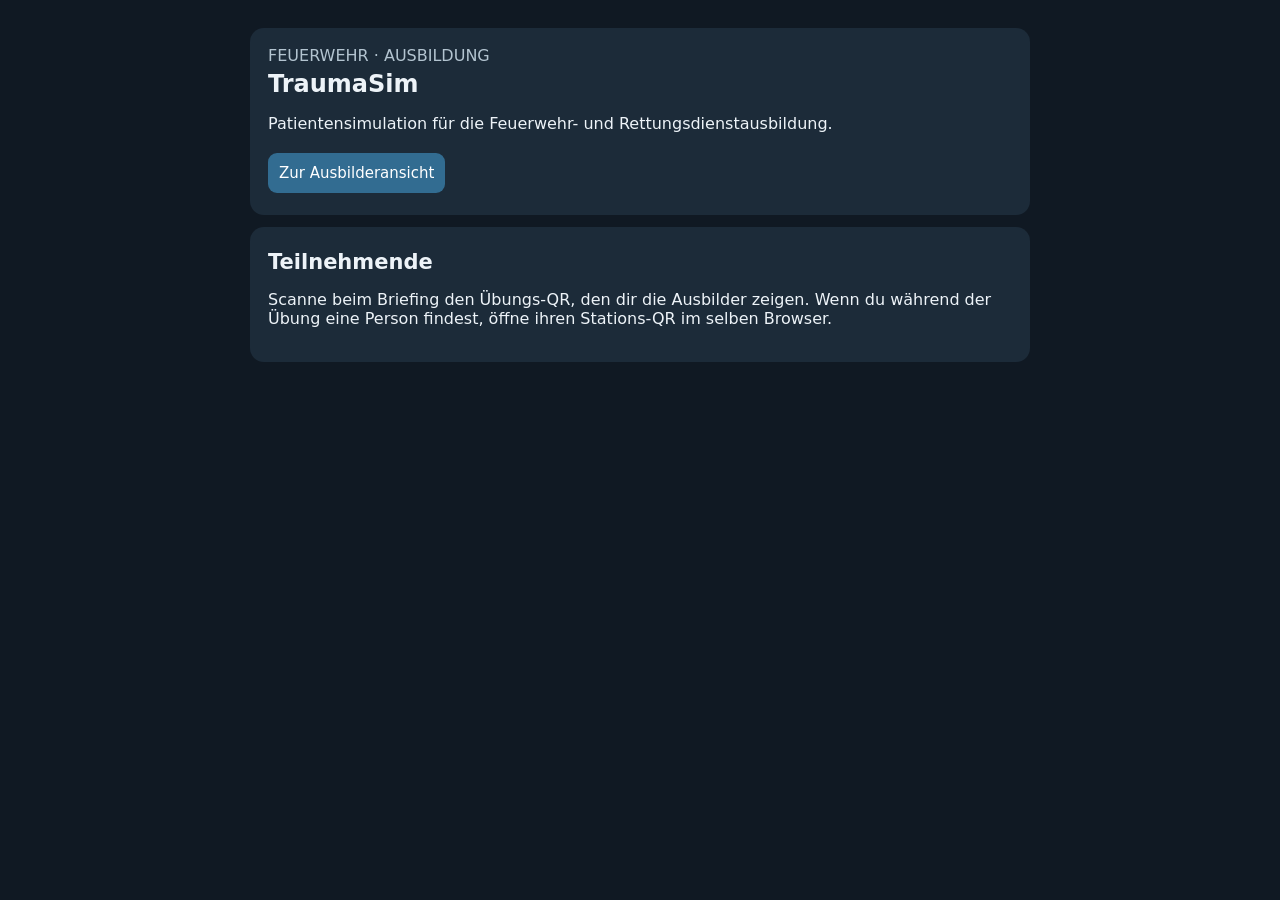
==== commit 28a2ed1b: "Keep the student briefing separate from on-site patient scans" ====
--- a/index.html
+++ b/index.html
@@ -17,9 +17,9 @@
   </section>
   <section class="panel">
     <h2>Teilnehmende</h2>
-    <p>Scanne den Übungs-QR, den dir die Ausbilder zeigen. Dort findest du die
-      für diese Übung freigegebenen Patienten. Stations-QRs öffnest du im selben
-      Browser. Einen direkt geteilten Patientenlink kannst du sofort öffnen.</p>
+    <p>Scanne beim Briefing den Übungs-QR, den dir die Ausbilder zeigen.
+      Wenn du während der Übung eine Person findest, öffne ihren Stations-QR
+      im selben Browser.</p>
   </section>
 </main></body>
 </html>
--- a/style.css
+++ b/style.css
@@ -49,3 +49,57 @@
 .car-seat label { margin: .4rem 0; }
 #carSituation, .seat-injury { width: 100%; padding: .55rem; }
 .triage.black { background: #101114; border-color: #c2c5cc; color: #f5f5f5; }
+
+.exercise-composition { margin-top: 1rem; padding-top: .9rem; border-top: 1px solid #ffffff26; }
+.exercise-composition h2 { font-size: 1rem; }
+.composition-counts { display: grid; grid-template-columns: repeat(3, minmax(0, 1fr)); gap: .45rem; margin: 0; }
+.composition-counts div { padding: .45rem .65rem; border-radius: .45rem; background: #101d29; }
+.composition-counts dt { color: #b3c4d0; font-size: .85rem; }
+.composition-counts dd { margin: 0; font-size: 1.35rem; font-weight: 700; font-variant-numeric: tabular-nums; }
+.composition-details { display: flex; flex-wrap: wrap; gap: .35rem .5rem; margin: .6rem 0 0; padding: 0; list-style: none; }
+.composition-details li { padding: .2rem .5rem; border: 1px solid #ffffff26; border-radius: .4rem; }
+.booking-card { margin-top: .7rem; border: 1px solid #ffffff36; border-radius: .65rem; background: #172532; }
+.booking-card summary { padding: .8rem .9rem; }
+.booking-card summary .small { margin-left: .65rem; font-weight: 400; }
+.booking-card[open] summary { border-bottom: 1px solid #ffffff26; }
+.booking-fields { padding: 0 .9rem .7rem; }
+.booking-fields select { max-width: 100%; }
+.booking-actions { display: flex; flex-wrap: wrap; gap: .45rem; margin-top: .8rem; }
+.booking-actions button { margin: 0; }
+#carSeats { display: grid; gap: .65rem; }
+#carSeats .car-seat { min-width: 0; margin: 0; }
+@media (min-width: 640px) {
+  #carSeats { grid-template-columns: repeat(2, minmax(0, 1fr)); align-items: start; }
+}
+
+.station-print { display: none; }
+@media print {
+  @page { size: A4 portrait; margin: 12mm; }
+  body.printing-stations { color-scheme: light; margin: 0; padding: 0; background: white; color: #161616; }
+  body.printing-stations > main { display: none; }
+  body.printing-stations .station-print { display: block; }
+  .station-sheet {
+    display: grid;
+    grid-template-rows: 1fr;
+    height: 270mm;
+    break-inside: avoid;
+    break-after: page;
+  }
+  .station-sheet:last-child { break-after: auto; }
+  .two-per-page .station-sheet { grid-template-rows: repeat(2, 1fr); }
+  .station-sheet article {
+    display: grid;
+    place-content: center;
+    justify-items: center;
+    gap: 2mm;
+    padding: 8mm;
+    text-align: center;
+    overflow-wrap: anywhere;
+  }
+  .station-sheet article + article { border-top: 1px dashed #707070; }
+  .station-sheet h2 { margin: 0; font-size: 22pt; }
+  .station-card-label { margin: 0; font-size: 17pt; }
+  .station-card-place { margin: 0; font-size: 13pt; }
+  .station-card-qr svg { display: block; width: 88mm; height: 88mm; }
+  .two-per-page .station-card-qr svg { width: 62mm; height: 62mm; }
+}
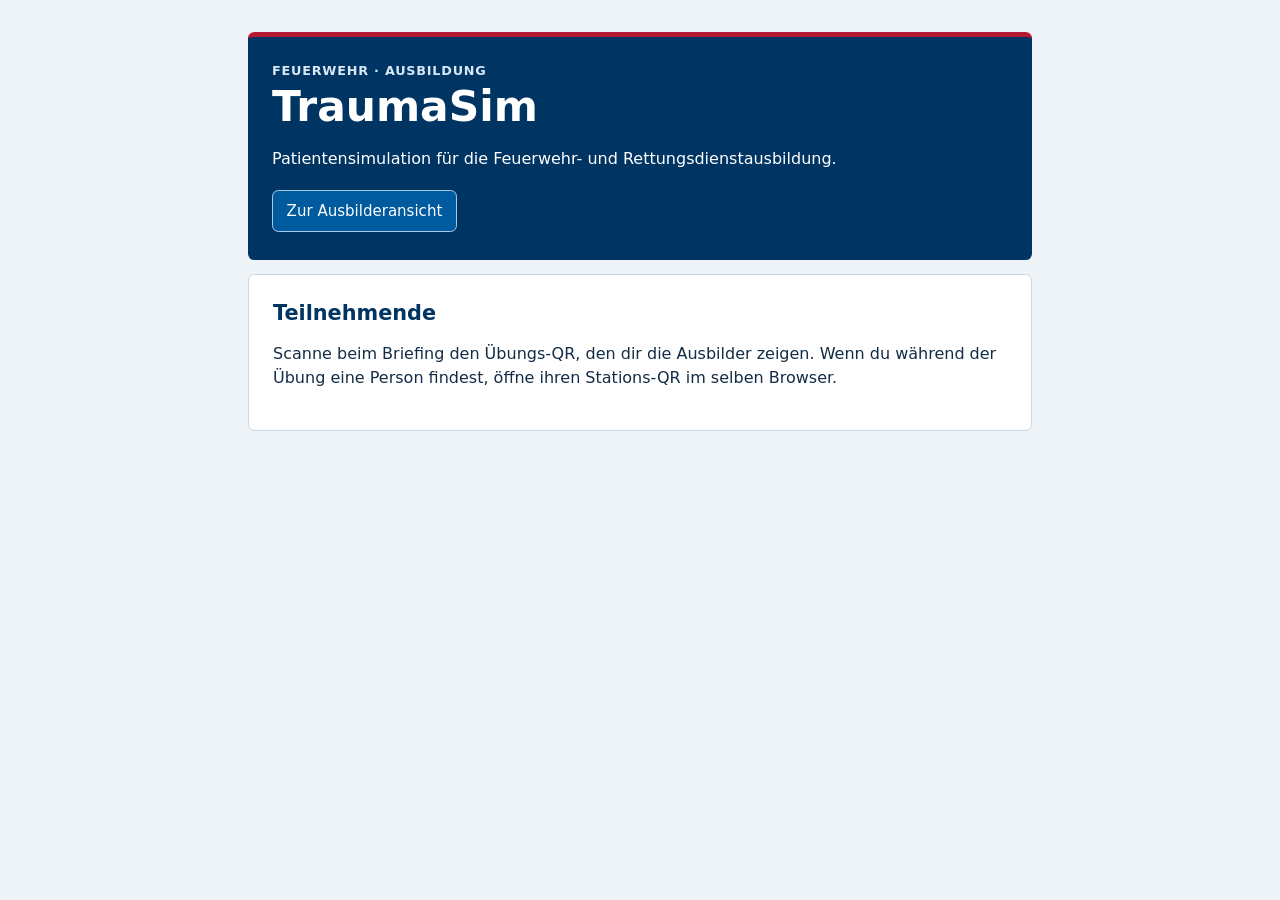
==== commit 4df33b4a: "Apply Hamburg-inspired styling to the TraumaSim interface" ====
--- a/index.html
+++ b/index.html
@@ -6,10 +6,10 @@
   <meta name="referrer" content="no-referrer">
   <meta http-equiv="Content-Security-Policy" content="default-src 'self'; connect-src 'none'; base-uri 'none'">
   <title>TraumaSim</title>
-  <link rel="stylesheet" href="style.css">
+  <link rel="stylesheet" href="style.css?v=hamburg">
 </head>
 <body><main>
-  <section class="panel">
+  <section class="panel page-banner">
     <div class="muted">FEUERWEHR · AUSBILDUNG</div>
     <h1>TraumaSim</h1>
     <p>Patientensimulation für die Feuerwehr- und Rettungsdienstausbildung.</p>
--- a/style.css
+++ b/style.css
@@ -1,16 +1,122 @@
-:root{color-scheme:dark}*{box-sizing:border-box}body{margin:0;padding:16px;background:#101923;color:#edf3f8;font:16px system-ui,sans-serif}main{max-width:780px;margin:auto}.panel{background:#1c2b39;border-radius:14px;padding:18px;margin:12px 0}.muted{color:#b3c4d0}.small{font-size:13px;line-height:1.5}h1{margin:5px 0 12px}h2{margin:5px 0 12px;font-size:21px}.grid{display:grid;grid-template-columns:repeat(2,minmax(0,1fr));gap:10px}.metric{background:#101d29;border-radius:10px;padding:13px}.metric strong{display:block;font-size:28px;margin:5px 0}.triage{border:2px solid #e6ad45;border-radius:12px;padding:15px}.triage.yellow{border-color:#f2bd4d;background:#40351a}.triage.red{border-color:#f47777;background:#451e26}.triage.green{border-color:#67c99c;background:#183b2c}.triage strong{font-size:24px;display:block}.condition{margin-top:12px;padding-top:10px;border-top:1px solid #ffffff44;font-weight:600}button,select,a.action{display:inline-block;background:#326c91;color:white;border:0;border-radius:9px;padding:11px;margin:4px 4px 4px 0;font-size:15px;text-decoration:none}button:disabled{opacity:.5}label{display:block;margin:14px 0}input[type=range]{width:100%}.clock{font-size:32px;font-variant-numeric:tabular-nums}blockquote{border-left:3px solid #69b7e4;margin:12px 0;padding:10px 14px;background:#122330}details summary{cursor:pointer;font-weight:700}a{color:#b4ddff}.hidden{display:none!important}.warning{color:#ffcd83}
-.monitor{background:#05090d;color:#eef4fa;border:2px solid #344657;border-radius:10px;padding:10px;font-variant-numeric:tabular-nums;box-shadow:inset 0 0 0 1px #000}.monitor-head{display:flex;flex-wrap:wrap;align-items:center;justify-content:space-between;gap:6px 10px;font-size:10px;color:#aab7c4;border-bottom:1px solid #34404a;padding:3px 3px 8px}
+:root {
+  color-scheme: light;
+  --page-bg: #eef3f7;
+  --surface: #fff;
+  --surface-soft: #f3f7fb;
+  --ink: #132d46;
+  --muted: #4c6071;
+  --line: #c9d7e3;
+  --navy: #003463;
+  --blue: #005a9e;
+  --blue-hover: #004780;
+  --red: #b71832;
+  --radius: .4rem;
+}
+* { box-sizing: border-box; }
+body {
+  margin: 0;
+  padding: clamp(.75rem, 3vw, 2rem);
+  background: var(--page-bg);
+  color: var(--ink);
+  font: 16px/1.5 system-ui, sans-serif;
+}
+main { max-width: 49rem; margin: auto; }
+.trainer-shell { max-width: 66rem; }
+.panel {
+  margin: .9rem 0;
+  padding: clamp(.9rem, 2.8vw, 1.5rem);
+  border: 1px solid var(--line);
+  border-radius: var(--radius);
+  background: var(--surface);
+}
+.page-banner {
+  margin-top: 0;
+  border: 0;
+  border-top: .32rem solid var(--red);
+  background: var(--navy);
+  color: white;
+}
+.page-banner > .muted:first-child {
+  color: #d6e7f6;
+  font-size: .8rem;
+  font-weight: 650;
+  letter-spacing: .06em;
+}
+.page-banner h1 {
+  margin: .2rem 0 .55rem;
+  color: inherit;
+  font-size: clamp(1.75rem, 5.5vw, 2.65rem);
+  line-height: 1.12;
+  overflow-wrap: anywhere;
+}
+.page-banner h2 { color: inherit; }
+.page-banner a:not(.action) { color: #e1f2ff; }
+.page-banner .action, .page-banner button {
+  border-color: #aacbe5;
+}
+.page-banner :focus-visible { outline-color: #abdaff; }
+.page-banner .warning { color: #ffe6a5; }
+.page-banner .muted { color: #d6e7f6; }
+.muted { color: var(--muted); }
+.small { font-size: .85rem; line-height: 1.5; }
+h1, h2, h3 { line-height: 1.2; overflow-wrap: anywhere; }
+h1 { margin: .25rem 0 .7rem; }
+h2 { margin: .15rem 0 .7rem; color: var(--navy); font-size: 1.3rem; }
+h3 { color: var(--navy); }
+.grid { display: grid; grid-template-columns: repeat(2, minmax(0, 1fr)); gap: .65rem; }
+.metric { padding: .8rem; border-radius: var(--radius); background: var(--surface-soft); }
+.metric strong { display: block; margin: .25rem 0; font-size: 1.75rem; }
+.triage { padding: .85rem; border: 2px solid; border-radius: var(--radius); }
+.triage.yellow { border-color: #9c6800; background: #fff4d5; color: #593900; }
+.triage.red { border-color: #b71832; background: #fce8ec; color: #741428; }
+.triage.green { border-color: #197449; background: #e3f5ec; color: #115135; }
+.triage strong { display: block; font-size: 1.5rem; }
+.condition { margin-top: .7rem; padding-top: .55rem; border-top: 1px solid currentColor; font-weight: 600; }
+button, select, a.action {
+  display: inline-block;
+  min-height: 2.65rem;
+  margin: .2rem .25rem .2rem 0;
+  padding: .55rem .85rem;
+  border: 1px solid var(--blue);
+  border-radius: var(--radius);
+  background: var(--blue);
+  color: white;
+  font: inherit;
+  font-size: .94rem;
+  text-decoration: none;
+}
+button, a.action, select { cursor: pointer; }
+button:not(:disabled):hover, a.action:hover { background: var(--blue-hover); }
+select, input:not([type="range"]), textarea {
+  max-width: 100%;
+  border: 1px solid #718a9f;
+  border-radius: var(--radius);
+  background: var(--surface);
+  color: var(--ink);
+  font: inherit;
+}
+label { display: block; margin: .8rem 0; font-weight: 550; }
+input[type="range"] { width: 100%; accent-color: var(--blue); }
+:focus-visible { outline: 3px solid #0070bc; outline-offset: 3px; }
+.clock { font-size: 2rem; font-variant-numeric: tabular-nums; }
+blockquote { margin: .75rem 0; padding: .65rem .85rem; border-left: 3px solid var(--blue); background: var(--surface-soft); }
+details summary { color: var(--navy); cursor: pointer; font-weight: 700; }
+a { color: var(--blue); }
+.hidden { display: none !important; }
+.warning { color: #765000; }
+.monitor{color-scheme:dark;line-height:normal;background:#05090d;color:#eef4fa;border:2px solid #344657;border-radius:10px;padding:10px;font-variant-numeric:tabular-nums;box-shadow:inset 0 0 0 1px #000}.monitor-head{display:flex;flex-wrap:wrap;align-items:center;justify-content:space-between;gap:6px 10px;font-size:10px;color:#aab7c4;border-bottom:1px solid #34404a;padding:3px 3px 8px}
+.monitor .muted{color:#b3c4d0}
 .monitor-timer{white-space:nowrap}
 .monitor-timer strong{margin-left:4px;font-size:14px;color:#eef4fa}.monitor-layout{display:grid;grid-template-columns:minmax(0,1fr) 100px;gap:6px}.monitor-traces{min-width:0}.trace{height:91px;border-bottom:1px solid #26333c;position:relative;overflow:hidden}.trace-label{position:absolute;left:6px;top:5px;font-size:12px;z-index:1;background:#05090dcc;padding:2px 4px}.trace-clock{position:absolute;right:6px;top:5px;z-index:1;padding:2px 4px;background:#05090dcc;color:#b3c4d0;font-size:12px}.trace-svg{width:100%;height:100%;display:block}.gridline{stroke:#26333c;stroke-width:.6;fill:none;stroke-dasharray:2 8}.wave{fill:none;stroke-width:2.5;stroke-linecap:round;stroke-linejoin:round}.ecg,.ecg-stroke{color:#4cff75;stroke:#4cff75}.spo,.spo-stroke{color:#40d7ff;stroke:#40d7ff}.resp,.resp-stroke{color:#ffe06c;stroke:#ffe06c}.monitor-numbers{display:grid;grid-template-rows:repeat(3,91px)}.monitor-value{border-left:1px solid #34404a;border-bottom:1px solid #26333c;padding:8px 5px}.monitor-value span{display:block;font-size:12px}.monitor-value strong{display:block;font-size:38px;line-height:1.25;letter-spacing:-1px}.monitor-value small{font-size:10px}.monitor-footer{display:flex;justify-content:space-between;gap:12px;padding:10px 5px 3px}.monitor-footer span{font-size:12px;color:#e2e9ee;display:block}.monitor-footer strong{font-size:30px}.monitor-bp strong{color:#fff}.monitor-gcs strong{color:#ffca85}.monitor-gcs small{font-size:12px}@media(min-width:600px){.monitor-layout{grid-template-columns:minmax(0,1fr) 150px}.monitor-value strong{font-size:48px}.trace,.monitor-numbers{height:auto}.trace{height:100px}.monitor-numbers{grid-template-rows:repeat(3,100px)}}
 
 [hidden] { display: none !important; }
 button:disabled { opacity: .55; cursor: default; }
-#joinLink, #patientLink, #email, #password, #exerciseTitle {
+#joinLink, #patientLink, #email, #password, #exerciseTitle, #templateTitle {
   width: 100%;
   max-width: 42rem;
   padding: .65rem;
 }
-.patient-entry { padding: 12px 0; border-top: 1px solid #ffffff22; }
+.patient-entry { padding: 12px 0; border-top: 1px solid var(--line); }
 .patient-qr { display: block; margin: 10px 0; border-radius: 8px; }
 .exercise-qr { width: min(100%, 21rem); margin: 16px 0; }
 .exercise-qr svg { display: block; width: 100%; height: auto; background: white; }
@@ -20,9 +126,10 @@
 .trainer-views button { margin: 0; }
 .trainer-views button,
 .patient-overview button { border: 1px solid transparent; }
-#exercise, #choose, .car-seat select { max-width: 100%; }
-.trainer-views button[aria-pressed="true"],
-.patient-overview button[aria-pressed="true"] { background: #29465e; border-color: #a4cced; }
+#exercise, #exerciseTemplate, #choose, .car-seat select { max-width: 100%; }
+.trainer-views button { background: var(--surface-soft); color: var(--navy); }
+.trainer-views button:not(:disabled):hover { background: #e0edf7; }
+.trainer-views button[aria-pressed="true"] { background: var(--navy); border-color: var(--navy); color: white; }
 .patient-overview button {
   display: grid;
   grid-template-columns: minmax(0, 1fr) 11rem minmax(9rem, auto);
@@ -31,7 +138,13 @@
   width: 100%;
   margin: 0 0 .4rem;
   text-align: left;
-}
+  background: var(--surface-soft);
+  color: var(--ink);
+  border-color: var(--line);
+}
+.patient-overview button:not(:disabled):hover,
+.patient-overview button[aria-pressed="true"] { background: #e0edf7; border-color: var(--blue); }
+.patient-overview strong { overflow-wrap: anywhere; }
 .patient-overview .patient-category { margin: 0; padding: .15rem .5rem; border-radius: .35rem; font-size: .85rem; justify-self: start; }
 .patient-runtime { font-variant-numeric: tabular-nums; }
 .patient-forecast { grid-column: 1 / -1; font-size: .85rem; }
@@ -39,29 +152,43 @@
   .patient-overview button { grid-template-columns: repeat(2, minmax(0, 1fr)); }
   .patient-overview strong { grid-column: 1 / -1; }
 }
-#caseTitle, #name, textarea { width: 100%; padding: .55rem; }
+input#caseTitle, #name, textarea { width: 100%; padding: .55rem; }
 .curve-table { overflow-x: auto; }
 .curve-table th, .curve-table td { padding: .25rem; text-align: right; }
 .curve-table input { width: 4.25rem; padding: .35rem; }
-.triage.affected { background: #25303a; border-color: #aab7c2; color: #f4f7f9; }
-
-.car-seat { border: 1px solid #ffffff40; border-radius: .4rem; margin: .75rem 0; padding: .6rem; }
+.triage.affected { background: #edf2f6; border-color: #718a9f; color: #263f54; }
+
+.car-seat { border: 1px solid var(--line); border-radius: .4rem; margin: .75rem 0; padding: .6rem; }
 .car-seat label { margin: .4rem 0; }
 #carSituation, .seat-injury { width: 100%; padding: .55rem; }
 .triage.black { background: #101114; border-color: #c2c5cc; color: #f5f5f5; }
 
-.exercise-composition { margin-top: 1rem; padding-top: .9rem; border-top: 1px solid #ffffff26; }
+.exercise-composition { margin-top: 1rem; padding-top: .9rem; border-top: 1px solid var(--line); }
+.exercise-toolbar { display: grid; gap: .7rem; margin-top: 1rem; }
+.exercise-tool { min-width: 0; padding: .75rem; border: 1px solid var(--line); border-radius: .6rem; background: var(--surface-soft); }
+.exercise-tool h2 { margin: 0 0 .6rem; font-size: 1rem; }
+.exercise-tool .exercise-qr { width: min(100%, 9rem); margin: 0 0 .65rem; }
+.exercise-tool .exercise-qr.is-enlarged { width: min(100%, 21rem); }
+.exercise-tool-actions { display: flex; flex-wrap: wrap; gap: .4rem; }
+.exercise-tool-actions button { margin: 0; }
+.exercise-tool-actions .exercise-end { background: var(--red); border-color: var(--red); }
+.exercise-tool-actions .exercise-end:not(:disabled):hover { background: #92112a; }
+.exercise-tool #joinLink, .exercise-briefing { margin-top: .7rem; }
+.exercise-briefing summary { font-size: .85rem; }
+@media (min-width: 640px) {
+  .exercise-toolbar { grid-template-columns: minmax(0, 1.3fr) minmax(0, 1fr); align-items: start; }
+}
 .exercise-composition h2 { font-size: 1rem; }
 .composition-counts { display: grid; grid-template-columns: repeat(3, minmax(0, 1fr)); gap: .45rem; margin: 0; }
-.composition-counts div { padding: .45rem .65rem; border-radius: .45rem; background: #101d29; }
-.composition-counts dt { color: #b3c4d0; font-size: .85rem; }
+.composition-counts div { padding: .45rem .65rem; border-radius: .45rem; background: var(--surface-soft); }
+.composition-counts dt { color: var(--muted); font-size: .85rem; }
 .composition-counts dd { margin: 0; font-size: 1.35rem; font-weight: 700; font-variant-numeric: tabular-nums; }
 .composition-details { display: flex; flex-wrap: wrap; gap: .35rem .5rem; margin: .6rem 0 0; padding: 0; list-style: none; }
-.composition-details li { padding: .2rem .5rem; border: 1px solid #ffffff26; border-radius: .4rem; }
-.booking-card { margin-top: .7rem; border: 1px solid #ffffff36; border-radius: .65rem; background: #172532; }
+.composition-details li { padding: .2rem .5rem; border: 1px solid var(--line); border-radius: .4rem; }
+.booking-card { margin-top: .7rem; border: 1px solid var(--line); border-radius: .65rem; background: var(--surface-soft); }
 .booking-card summary { padding: .8rem .9rem; }
 .booking-card summary .small { margin-left: .65rem; font-weight: 400; }
-.booking-card[open] summary { border-bottom: 1px solid #ffffff26; }
+.booking-card[open] summary { border-bottom: 1px solid var(--line); }
 .booking-fields { padding: 0 .9rem .7rem; }
 .booking-fields select { max-width: 100%; }
 .booking-actions { display: flex; flex-wrap: wrap; gap: .45rem; margin-top: .8rem; }
@@ -97,7 +224,7 @@
     overflow-wrap: anywhere;
   }
   .station-sheet article + article { border-top: 1px dashed #707070; }
-  .station-sheet h2 { margin: 0; font-size: 22pt; }
+  .station-sheet h2 { margin: 0; color: inherit; font-size: 22pt; }
   .station-card-label { margin: 0; font-size: 17pt; }
   .station-card-place { margin: 0; font-size: 13pt; }
   .station-card-qr svg { display: block; width: 88mm; height: 88mm; }
